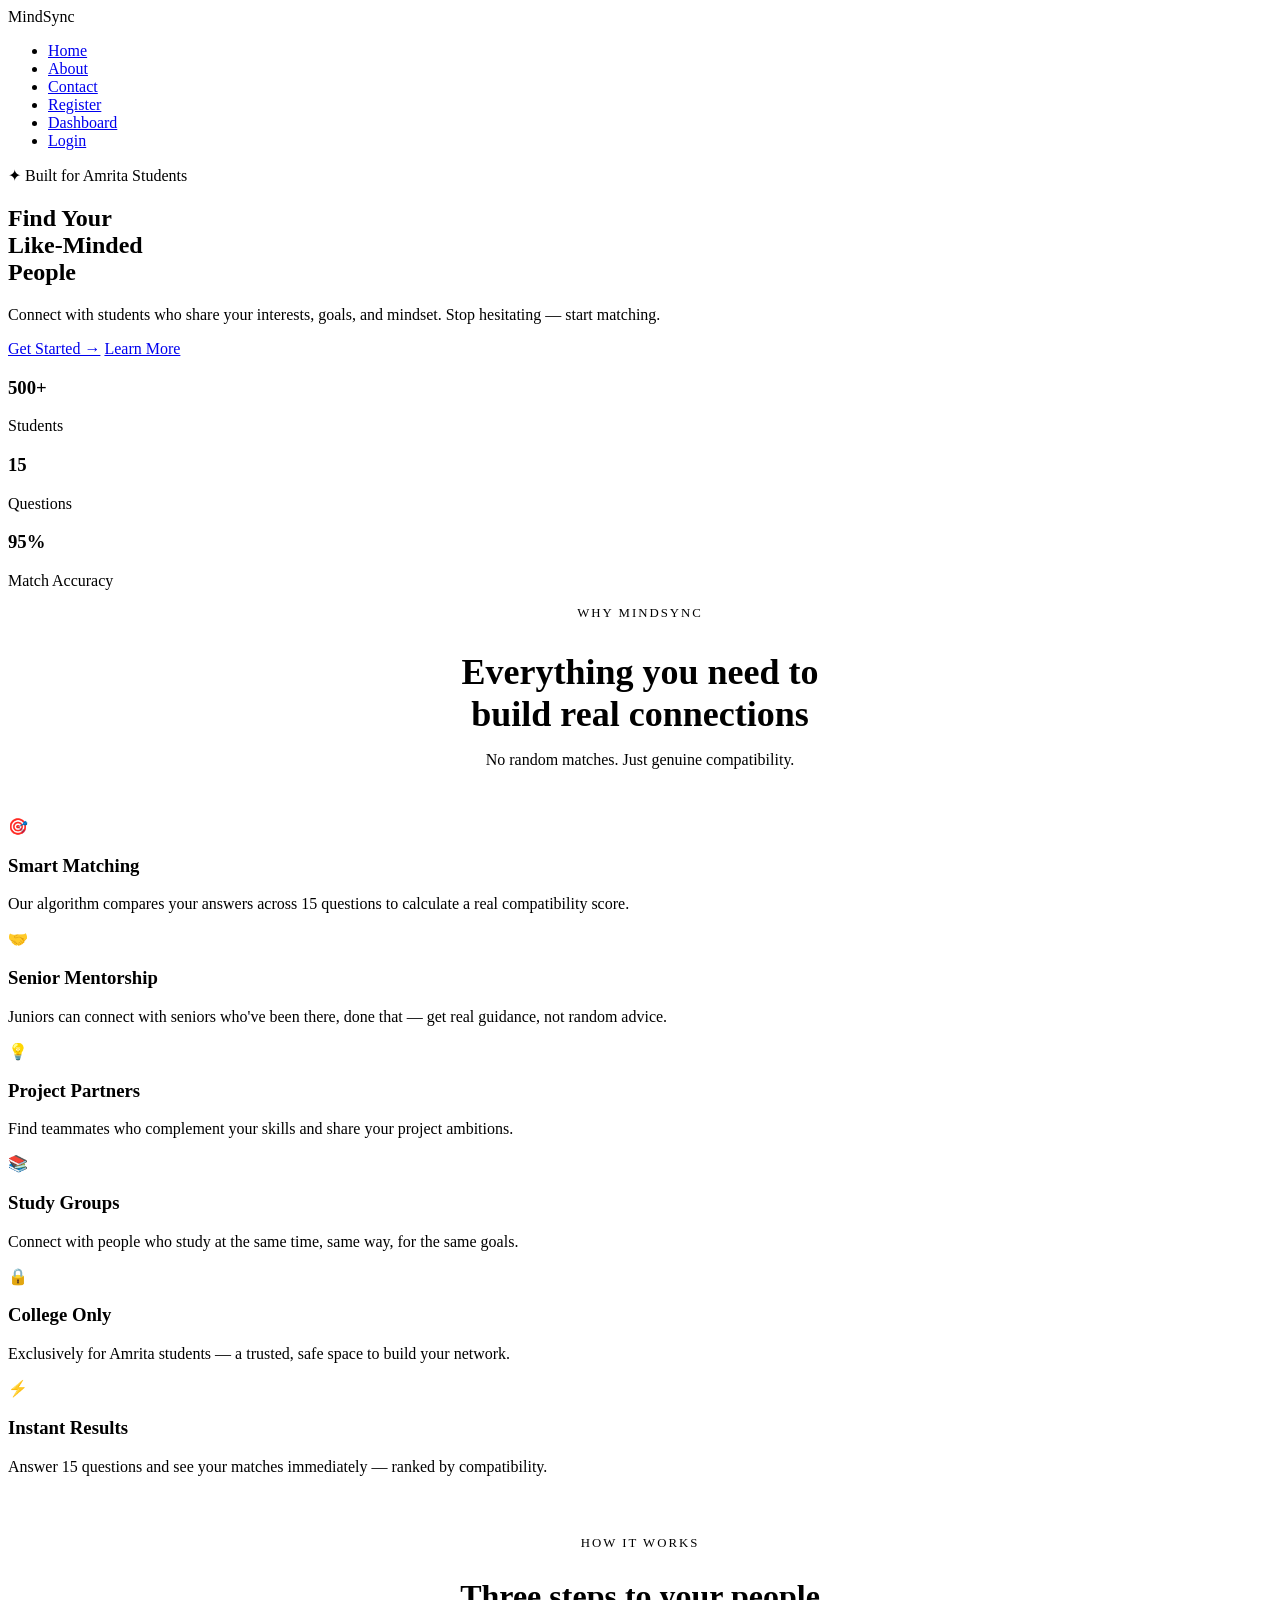
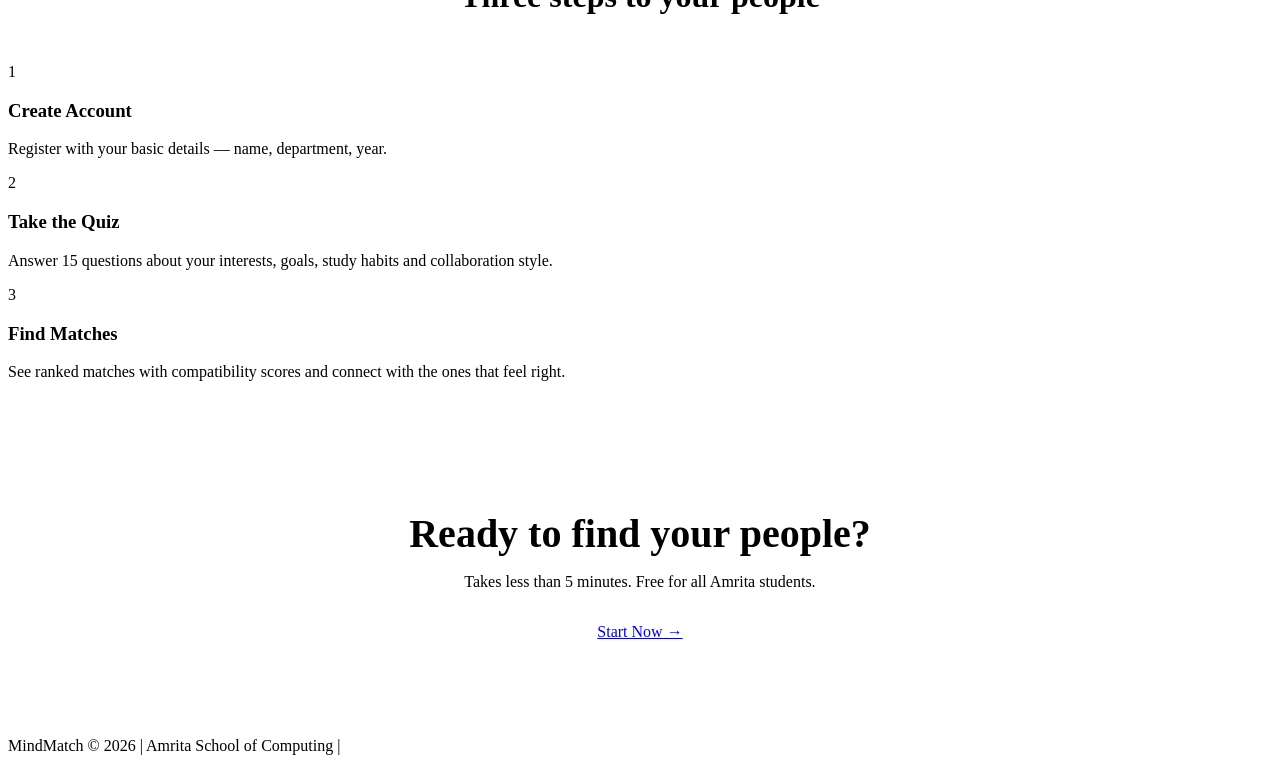
==== index.html @ a79c13a6 "Add files via upload" ====
<!DOCTYPE html>
<html lang="en">
<head>
  <meta charset="UTF-8">
  <meta name="viewport" content="width=device-width, initial-scale=1.0">
  <title>MindSync — Find Your People</title>
  <link rel="stylesheet" href="css/Style.css">
</head>
<body>

  <!-- NAVBAR -->
  <nav class="navbar">
    <div class="logo">MindSync</div>
    <ul class="nav-links">
      <li><a href="index.html" class="active">Home</a></li>
      <li><a href="AboutPage.html">About</a></li>
      <li><a href="ContactPage.html">Contact</a></li>
      <li><a href="ResgisterPage.html">Register</a></li>
      <li><a href="Dashboard.html">Dashboard</a></li>
      <li><a href="LoginPage.html" class="nav-btn">Login</a></li>
    </ul>
  </nav>

  <!-- HERO -->
  <section class="hero">
    <div class="hero-tag">✦ Built for Amrita Students</div>
    <h1>Find Your<br><span class="gradient-text">Like-Minded</span><br>People</h1>
    <p>Connect with students who share your interests, goals, and mindset. Stop hesitating — start matching.</p>
    <div class="hero-btns">
      <a href="ResgisterPage.html" class="btn btn-primary">Get Started →</a>
      <a href="AboutPage.html" class="btn btn-secondary">Learn More</a>
    </div>
    <div class="hero-stats">
      <div class="stat"><h3>500+</h3><p>Students</p></div>
      <div class="stat"><h3>15</h3><p>Questions</p></div>
      <div class="stat"><h3>95%</h3><p>Match Accuracy</p></div>
    </div>
  </section>

  <!-- FEATURES -->
  <section class="features-section">
    <p style="text-align:center; color:var(--accent); font-size:0.8rem; letter-spacing:2px; text-transform:uppercase; margin-bottom:0.5rem;">WHY MINDSync</p>
    <h2 style="text-align:center; font-size:2.25rem; font-weight:800; margin-bottom:0.5rem;">Everything you need to<br>build real connections</h2>
    <p style="text-align:center; color:var(--text2); margin-bottom:3rem;">No random matches. Just genuine compatibility.</p>

    <div class="features-grid">
      <div class="feature-card">
        <div class="feature-icon">🎯</div>
        <h3>Smart Matching</h3>
        <p>Our algorithm compares your answers across 15 questions to calculate a real compatibility score.</p>
      </div>
      <div class="feature-card">
        <div class="feature-icon">🤝</div>
        <h3>Senior Mentorship</h3>
        <p>Juniors can connect with seniors who've been there, done that — get real guidance, not random advice.</p>
      </div>
      <div class="feature-card">
        <div class="feature-icon">💡</div>
        <h3>Project Partners</h3>
        <p>Find teammates who complement your skills and share your project ambitions.</p>
      </div>
      <div class="feature-card">
        <div class="feature-icon">📚</div>
        <h3>Study Groups</h3>
        <p>Connect with people who study at the same time, same way, for the same goals.</p>
      </div>
      <div class="feature-card">
        <div class="feature-icon">🔒</div>
        <h3>College Only</h3>
        <p>Exclusively for Amrita students — a trusted, safe space to build your network.</p>
      </div>
      <div class="feature-card">
        <div class="feature-icon">⚡</div>
        <h3>Instant Results</h3>
        <p>Answer 15 questions and see your matches immediately — ranked by compatibility.</p>
      </div>
    </div>
  </section>

  <!-- HOW IT WORKS -->
  <section class="features-section" style="padding-top:2rem;">
    <p style="text-align:center; color:var(--accent); font-size:0.8rem; letter-spacing:2px; text-transform:uppercase; margin-bottom:0.5rem;">HOW IT WORKS</p>
    <h2 style="text-align:center; font-size:2rem; font-weight:800; margin-bottom:3rem;">Three steps to your people</h2>

    <div class="steps-grid">
      <div class="step-card">
        <div class="step-number">1</div>
        <h3>Create Account</h3>
        <p>Register with your basic details — name, department, year.</p>
      </div>
      <div class="step-card">
        <div class="step-number">2</div>
        <h3>Take the Quiz</h3>
        <p>Answer 15 questions about your interests, goals, study habits and collaboration style.</p>
      </div>
      <div class="step-card">
        <div class="step-number">3</div>
        <h3>Find Matches</h3>
        <p>See ranked matches with compatibility scores and connect with the ones that feel right.</p>
      </div>
    </div>
  </section>

  <!-- CTA -->
  <section style="text-align:center; padding:5rem 2rem;">
    <h2 style="font-size:2.5rem; font-weight:800; margin-bottom:1rem;">Ready to find your people?</h2>
    <p style="color:var(--text2); margin-bottom:2rem;">Takes less than 5 minutes. Free for all Amrita students.</p>
    <a href="ResgisterPage.html" class="btn btn-primary" style="font-size:1rem; padding:1rem 2.5rem;">Start Now →</a>
  </section>

  <!-- FOOTER -->
  <footer>
    <p>MindMatch © 2026 | <span>Amrita School of Computing</span> | </p>
  </footer>

</body>
</html>
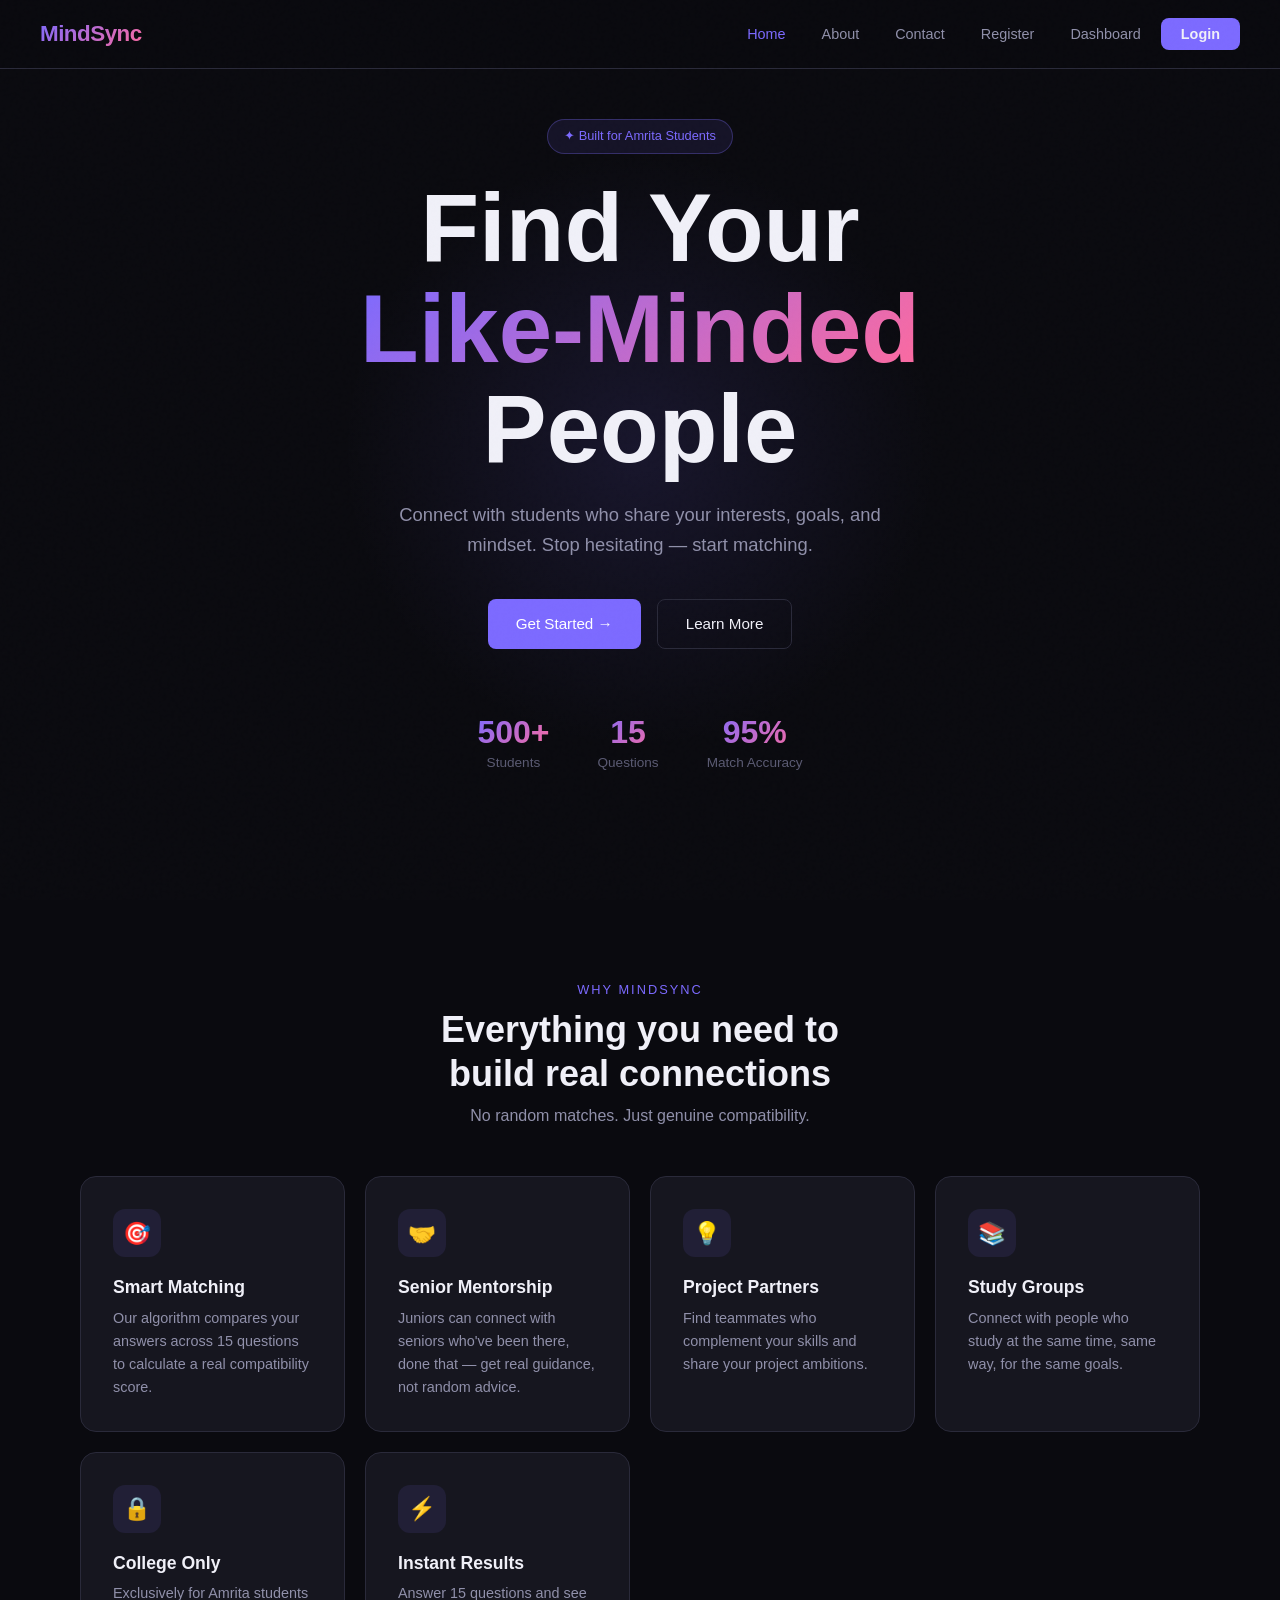
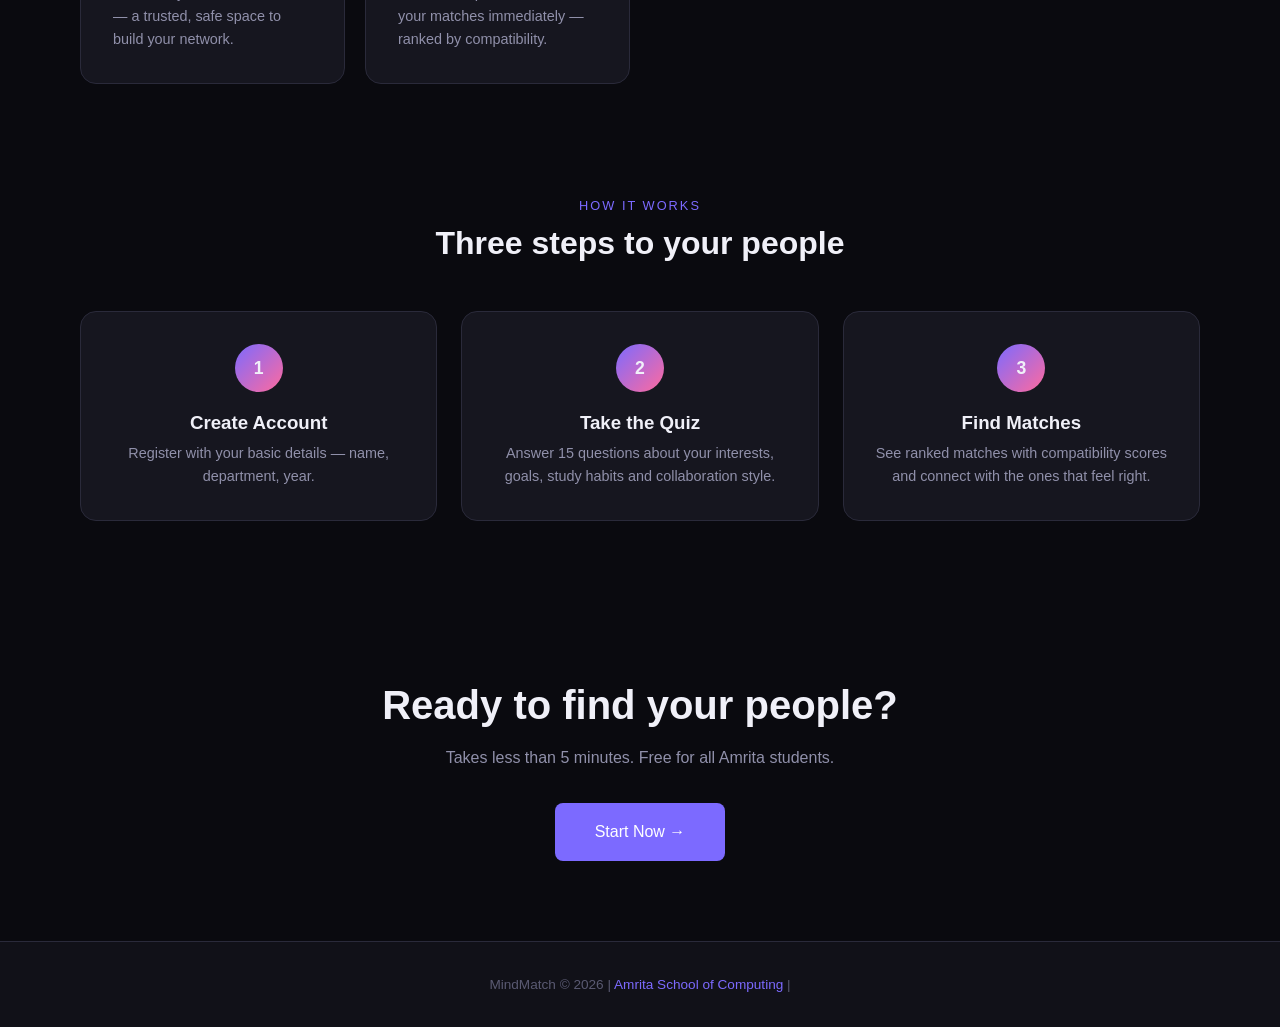
==== commit 835f9dc0: "Update index.html" ====
--- a/index.html
+++ b/index.html
@@ -4,7 +4,7 @@
   <meta charset="UTF-8">
   <meta name="viewport" content="width=device-width, initial-scale=1.0">
   <title>MindSync — Find Your People</title>
-  <link rel="stylesheet" href="css/Style.css">
+  <link rel="stylesheet" href="Style.css">
 </head>
 <body>
 
@@ -114,4 +114,4 @@
   </footer>
 
 </body>
-</html>+</html>
--- a/Style.css
+++ b/Style.css
@@ -0,0 +1,958 @@
+@import url('https://fonts.googleapis.com/css2?family=Syne:wght@400;600;700;800&family=DM+Sans:ital,wght@0,300;0,400;0,500;1,300&display=swap');
+
+/* ===================== CSS VARIABLES ===================== */
+:root {
+  --bg: #0a0a0f;
+  --bg2: #111118;
+  --bg3: #1a1a24;
+  --surface: #16161f;
+  --surface2: #1e1e2a;
+  --border: #2a2a3a;
+  --accent: #7c6aff;
+  --accent2: #ff6a9e;
+  --accent3: #6affd4;
+  --text: #f0f0f8;
+  --text2: #9090aa;
+  --text3: #5a5a72;
+  --card-glow: rgba(124, 106, 255, 0.08);
+  --radius: 16px;
+  --radius-sm: 8px;
+  --transition: 0.3s cubic-bezier(0.4, 0, 0.2, 1);
+}
+
+/* ===================== RESET ===================== */
+*, *::before, *::after { box-sizing: border-box; margin: 0; padding: 0; }
+
+html { scroll-behavior: smooth; }
+
+body {
+  font-family: 'DM Sans', sans-serif;
+  background: var(--bg);
+  color: var(--text);
+  min-height: 100vh;
+  line-height: 1.6;
+  overflow-x: hidden;
+}
+
+h1, h2, h3, h4 {
+  font-family: 'Syne', sans-serif;
+  line-height: 1.2;
+}
+
+a { text-decoration: none; color: inherit; }
+ul { list-style: none; }
+img { max-width: 100%; }
+
+/* ===================== SCROLLBAR ===================== */
+::-webkit-scrollbar { width: 6px; }
+::-webkit-scrollbar-track { background: var(--bg); }
+::-webkit-scrollbar-thumb { background: var(--border); border-radius: 3px; }
+
+/* ===================== NAVBAR ===================== */
+.navbar {
+  position: fixed;
+  top: 0; left: 0; right: 0;
+  z-index: 1000;
+  display: flex;
+  align-items: center;
+  justify-content: space-between;
+  padding: 1rem 2.5rem;
+  background: rgba(10, 10, 15, 0.85);
+  backdrop-filter: blur(20px);
+  border-bottom: 1px solid var(--border);
+}
+
+.logo {
+  font-family: 'Syne', sans-serif;
+  font-size: 1.4rem;
+  font-weight: 800;
+  background: linear-gradient(135deg, var(--accent), var(--accent2));
+  -webkit-background-clip: text;
+  -webkit-text-fill-color: transparent;
+  background-clip: text;
+  letter-spacing: -0.5px;
+}
+
+.nav-links {
+  display: flex;
+  align-items: center;
+  gap: 0.25rem;
+}
+
+.nav-links a {
+  padding: 0.5rem 1rem;
+  border-radius: var(--radius-sm);
+  font-size: 0.9rem;
+  font-weight: 500;
+  color: var(--text2);
+  transition: var(--transition);
+}
+
+.nav-links a:hover { color: var(--text); background: var(--surface); }
+.nav-links a.active { color: var(--accent); }
+
+.nav-btn {
+  padding: 0.5rem 1.25rem !important;
+  background: var(--accent) !important;
+  color: var(--text) !important;
+  border-radius: var(--radius-sm) !important;
+  font-weight: 600 !important;
+}
+
+.nav-btn:hover { opacity: 0.85; background: var(--accent) !important; }
+
+/* ===================== BUTTONS ===================== */
+.btn {
+  display: inline-flex;
+  align-items: center;
+  gap: 0.5rem;
+  padding: 0.75rem 1.75rem;
+  border-radius: var(--radius-sm);
+  font-family: 'DM Sans', sans-serif;
+  font-size: 0.95rem;
+  font-weight: 500;
+  cursor: pointer;
+  border: none;
+  transition: var(--transition);
+}
+
+.btn-primary {
+  background: var(--accent);
+  color: white;
+}
+.btn-primary:hover { opacity: 0.85; transform: translateY(-1px); }
+
+.btn-secondary {
+  background: transparent;
+  color: var(--text);
+  border: 1px solid var(--border);
+}
+.btn-secondary:hover { border-color: var(--accent); color: var(--accent); }
+
+.btn-outline {
+  background: transparent;
+  color: var(--accent);
+  border: 1px solid var(--accent);
+}
+.btn-outline:hover { background: var(--accent); color: white; }
+
+.btn-danger {
+  background: transparent;
+  color: #ff6b6b;
+  border: 1px solid #ff6b6b;
+}
+.btn-danger:hover { background: #ff6b6b; color: white; }
+
+/* ===================== FORMS ===================== */
+.form-group {
+  display: flex;
+  flex-direction: column;
+  gap: 0.4rem;
+  margin-bottom: 1.25rem;
+}
+
+label {
+  font-size: 0.85rem;
+  font-weight: 500;
+  color: var(--text2);
+  letter-spacing: 0.3px;
+}
+
+input[type="text"],
+input[type="email"],
+input[type="password"],
+select,
+textarea {
+  width: 100%;
+  padding: 0.75rem 1rem;
+  background: var(--surface2);
+  border: 1px solid var(--border);
+  border-radius: var(--radius-sm);
+  color: var(--text);
+  font-family: 'DM Sans', sans-serif;
+  font-size: 0.95rem;
+  transition: var(--transition);
+  outline: none;
+}
+
+input:focus, select:focus, textarea:focus {
+  border-color: var(--accent);
+  box-shadow: 0 0 0 3px rgba(124, 106, 255, 0.15);
+}
+
+select option { background: var(--bg2); }
+
+textarea { resize: vertical; min-height: 100px; }
+
+/* Radio & Checkbox options */
+.options-grid {
+  display: flex;
+  flex-wrap: wrap;
+  gap: 0.6rem;
+}
+
+.option-chip {
+  display: flex;
+  align-items: center;
+  gap: 0.4rem;
+}
+
+.option-chip input[type="radio"],
+.option-chip input[type="checkbox"] {
+  display: none;
+}
+
+.option-chip label {
+  padding: 0.45rem 1rem;
+  background: var(--surface2);
+  border: 1px solid var(--border);
+  border-radius: 50px;
+  font-size: 0.85rem;
+  color: var(--text2);
+  cursor: pointer;
+  transition: var(--transition);
+  user-select: none;
+  width: auto;
+}
+
+.option-chip input[type="radio"]:checked + label,
+.option-chip input[type="checkbox"]:checked + label {
+  background: rgba(124, 106, 255, 0.15);
+  border-color: var(--accent);
+  color: var(--accent);
+}
+
+.option-chip label:hover {
+  border-color: var(--accent);
+  color: var(--text);
+}
+
+/* ===================== CARDS ===================== */
+.card {
+  background: var(--surface);
+  border: 1px solid var(--border);
+  border-radius: var(--radius);
+  padding: 1.5rem;
+  transition: var(--transition);
+}
+
+.card:hover {
+  border-color: var(--accent);
+  box-shadow: 0 0 24px var(--card-glow);
+  transform: translateY(-2px);
+}
+
+/* ===================== SECTION ===================== */
+.section {
+  padding: 5rem 2.5rem;
+  max-width: 1200px;
+  margin: 0 auto;
+}
+
+.section-title {
+  font-size: 2rem;
+  font-weight: 800;
+  margin-bottom: 0.5rem;
+}
+
+.section-sub {
+  color: var(--text2);
+  margin-bottom: 2.5rem;
+}
+
+/* ===================== GRID ===================== */
+.grid-3 { display: grid; grid-template-columns: repeat(3, 1fr); gap: 1.25rem; }
+.grid-2 { display: grid; grid-template-columns: repeat(2, 1fr); gap: 1.25rem; }
+.grid-4 { display: grid; grid-template-columns: repeat(4, 1fr); gap: 1.25rem; }
+
+/* ===================== BADGE ===================== */
+.badge {
+  display: inline-block;
+  padding: 0.2rem 0.75rem;
+  border-radius: 50px;
+  font-size: 0.75rem;
+  font-weight: 600;
+}
+
+.badge-purple { background: rgba(124,106,255,0.15); color: var(--accent); }
+.badge-pink { background: rgba(255,106,158,0.15); color: var(--accent2); }
+.badge-green { background: rgba(106,255,212,0.15); color: var(--accent3); }
+
+/* ===================== PROGRESS BAR ===================== */
+.progress-bar {
+  width: 100%;
+  height: 4px;
+  background: var(--surface2);
+  border-radius: 2px;
+  overflow: hidden;
+  margin-bottom: 0.5rem;
+}
+
+.progress-fill {
+  height: 100%;
+  background: linear-gradient(90deg, var(--accent), var(--accent2));
+  border-radius: 2px;
+  transition: width 0.4s ease;
+}
+
+/* ===================== ALERTS ===================== */
+.alert {
+  padding: 0.75rem 1rem;
+  border-radius: var(--radius-sm);
+  font-size: 0.9rem;
+  margin-bottom: 1rem;
+  display: none;
+}
+
+.alert-error { background: rgba(255,107,107,0.1); border: 1px solid rgba(255,107,107,0.3); color: #ff6b6b; }
+.alert-success { background: rgba(106,255,212,0.1); border: 1px solid rgba(106,255,212,0.3); color: var(--accent3); }
+
+/* ===================== PAGE WRAPPER ===================== */
+.page-wrapper {
+  padding-top: 80px;
+  min-height: 100vh;
+}
+
+/* ===================== FOOTER ===================== */
+footer {
+  background: var(--bg2);
+  border-top: 1px solid var(--border);
+  padding: 2rem 2.5rem;
+  text-align: center;
+  color: var(--text3);
+  font-size: 0.85rem;
+}
+
+footer span { color: var(--accent); }
+
+/* ===================== NOISE OVERLAY ===================== */
+body::before {
+  content: '';
+  position: fixed;
+  inset: 0;
+  background-image: url("data:image/svg+xml,%3Csvg viewBox='0 0 256 256' xmlns='http://www.w3.org/2000/svg'%3E%3Cfilter id='noise'%3E%3CfeTurbulence type='fractalNoise' baseFrequency='0.9' numOctaves='4' stitchTiles='stitch'/%3E%3C/filter%3E%3Crect width='100%25' height='100%25' filter='url(%23noise)' opacity='0.04'/%3E%3C/svg%3E");
+  pointer-events: none;
+  z-index: 9999;
+  opacity: 0.4;
+}
+
+/* ===================== HOME PAGE ===================== */
+.hero {
+  min-height: 100vh;
+  display: flex;
+  flex-direction: column;
+  align-items: center;
+  justify-content: center;
+  text-align: center;
+  padding: 6rem 2rem 4rem;
+  position: relative;
+  overflow: hidden;
+}
+
+.hero::before {
+  content: '';
+  position: absolute;
+  width: 600px; height: 600px;
+  background: radial-gradient(circle, rgba(124,106,255,0.12) 0%, transparent 70%);
+  top: 50%; left: 50%;
+  transform: translate(-50%, -50%);
+  pointer-events: none;
+}
+
+.hero-tag {
+  display: inline-flex;
+  align-items: center;
+  gap: 0.5rem;
+  padding: 0.4rem 1rem;
+  background: rgba(124,106,255,0.1);
+  border: 1px solid rgba(124,106,255,0.3);
+  border-radius: 50px;
+  font-size: 0.8rem;
+  color: var(--accent);
+  margin-bottom: 1.5rem;
+  animation: fadeInDown 0.6s ease;
+}
+
+.hero h1 {
+  font-size: clamp(3rem, 8vw, 6rem);
+  font-weight: 800;
+  line-height: 1.05;
+  margin-bottom: 1.25rem;
+  animation: fadeInUp 0.7s ease 0.1s both;
+}
+
+.hero h1 .gradient-text {
+  background: linear-gradient(135deg, var(--accent), var(--accent2));
+  -webkit-background-clip: text;
+  -webkit-text-fill-color: transparent;
+  background-clip: text;
+}
+
+.hero p {
+  font-size: 1.15rem;
+  color: var(--text2);
+  max-width: 520px;
+  margin: 0 auto 2.5rem;
+  animation: fadeInUp 0.7s ease 0.2s both;
+}
+
+.hero-btns {
+  display: flex;
+  gap: 1rem;
+  justify-content: center;
+  animation: fadeInUp 0.7s ease 0.3s both;
+}
+
+.hero-stats {
+  display: flex;
+  gap: 3rem;
+  margin-top: 4rem;
+  animation: fadeInUp 0.7s ease 0.4s both;
+}
+
+.stat h3 {
+  font-size: 2rem;
+  font-weight: 800;
+  background: linear-gradient(135deg, var(--accent), var(--accent2));
+  -webkit-background-clip: text;
+  -webkit-text-fill-color: transparent;
+  background-clip: text;
+}
+
+.stat p { font-size: 0.85rem; color: var(--text3); }
+
+.features-section {
+  padding: 5rem 2.5rem;
+  max-width: 1200px;
+  margin: 0 auto;
+}
+
+.features-grid {
+  display: grid;
+  grid-template-columns: repeat(auto-fit, minmax(260px, 1fr));
+  gap: 1.25rem;
+}
+
+.feature-card {
+  background: var(--surface);
+  border: 1px solid var(--border);
+  border-radius: var(--radius);
+  padding: 2rem;
+  transition: var(--transition);
+  position: relative;
+  overflow: hidden;
+}
+
+.feature-card::before {
+  content: '';
+  position: absolute;
+  top: 0; left: 0; right: 0;
+  height: 2px;
+  background: linear-gradient(90deg, var(--accent), var(--accent2));
+  opacity: 0;
+  transition: var(--transition);
+}
+
+.feature-card:hover::before { opacity: 1; }
+.feature-card:hover { transform: translateY(-4px); border-color: rgba(124,106,255,0.3); }
+
+.feature-icon {
+  width: 48px; height: 48px;
+  background: rgba(124,106,255,0.1);
+  border-radius: 12px;
+  display: flex;
+  align-items: center;
+  justify-content: center;
+  font-size: 1.4rem;
+  margin-bottom: 1.25rem;
+}
+
+.feature-card h3 { font-size: 1.1rem; margin-bottom: 0.5rem; }
+.feature-card p { font-size: 0.9rem; color: var(--text2); }
+
+/* ===================== AUTH PAGES ===================== */
+.auth-wrapper {
+  min-height: 100vh;
+  display: flex;
+  align-items: center;
+  justify-content: center;
+  padding: 6rem 1.5rem 3rem;
+}
+
+.auth-card {
+  width: 100%;
+  max-width: 460px;
+  background: var(--surface);
+  border: 1px solid var(--border);
+  border-radius: var(--radius);
+  padding: 2.5rem;
+}
+
+.auth-card h1 { font-size: 1.75rem; margin-bottom: 0.25rem; }
+.auth-card .sub { color: var(--text2); font-size: 0.9rem; margin-bottom: 2rem; }
+
+.auth-footer { text-align: center; margin-top: 1.5rem; font-size: 0.9rem; color: var(--text2); }
+.auth-footer a { color: var(--accent); }
+
+/* ===================== QUIZ PAGE ===================== */
+.quiz-wrapper {
+  max-width: 720px;
+  margin: 0 auto;
+  padding: 6rem 1.5rem 3rem;
+}
+
+.quiz-header { margin-bottom: 2rem; }
+.quiz-header h1 { font-size: 1.75rem; margin-bottom: 0.25rem; }
+.quiz-header p { color: var(--text2); font-size: 0.9rem; }
+
+.progress-info {
+  display: flex;
+  justify-content: space-between;
+  font-size: 0.8rem;
+  color: var(--text3);
+  margin-top: 0.4rem;
+  margin-bottom: 2rem;
+}
+
+.quiz-section-title {
+  font-size: 1rem;
+  font-weight: 700;
+  color: var(--accent);
+  letter-spacing: 1px;
+  text-transform: uppercase;
+  font-size: 0.8rem;
+  margin: 2rem 0 1.25rem;
+  display: flex;
+  align-items: center;
+  gap: 0.5rem;
+}
+
+.question-block {
+  margin-bottom: 1.75rem;
+}
+
+.question-block > label {
+  font-size: 0.95rem;
+  color: var(--text);
+  font-weight: 500;
+  margin-bottom: 0.75rem;
+  display: block;
+}
+
+/* ===================== DASHBOARD ===================== */
+.dashboard-wrapper {
+  max-width: 1100px;
+  margin: 0 auto;
+  padding: 6rem 2rem 3rem;
+}
+
+.welcome-banner {
+  background: linear-gradient(135deg, rgba(124,106,255,0.1), rgba(255,106,158,0.05));
+  border: 1px solid rgba(124,106,255,0.2);
+  border-radius: var(--radius);
+  padding: 2rem 2.5rem;
+  margin-bottom: 2rem;
+  display: flex;
+  align-items: center;
+  justify-content: space-between;
+}
+
+.welcome-banner h1 { font-size: 1.75rem; }
+.welcome-banner h1 span { color: var(--accent); }
+.welcome-banner p { color: var(--text2); font-size: 0.9rem; margin-top: 0.25rem; }
+
+.stats-grid {
+  display: grid;
+  grid-template-columns: repeat(4, 1fr);
+  gap: 1rem;
+  margin-bottom: 2rem;
+}
+
+.stat-card {
+  background: var(--surface);
+  border: 1px solid var(--border);
+  border-radius: var(--radius);
+  padding: 1.25rem 1.5rem;
+}
+
+.stat-card .label { font-size: 0.75rem; color: var(--text3); margin-bottom: 0.4rem; text-transform: uppercase; letter-spacing: 0.5px; }
+.stat-card .value { font-size: 1.1rem; font-weight: 600; font-family: 'Syne', sans-serif; }
+
+.quick-actions {
+  display: flex;
+  gap: 1rem;
+  flex-wrap: wrap;
+  margin-bottom: 2rem;
+}
+
+.interests-display {
+  display: flex;
+  flex-wrap: wrap;
+  gap: 0.5rem;
+  margin-top: 0.75rem;
+}
+
+/* ===================== PROFILE ===================== */
+.profile-wrapper {
+  max-width: 800px;
+  margin: 0 auto;
+  padding: 6rem 2rem 3rem;
+}
+
+.profile-header {
+  display: flex;
+  align-items: center;
+  gap: 1.5rem;
+  background: var(--surface);
+  border: 1px solid var(--border);
+  border-radius: var(--radius);
+  padding: 2rem;
+  margin-bottom: 1.5rem;
+}
+
+.profile-avatar {
+  width: 80px; height: 80px;
+  border-radius: 50%;
+  background: linear-gradient(135deg, var(--accent), var(--accent2));
+  display: flex;
+  align-items: center;
+  justify-content: center;
+  font-size: 2rem;
+  font-family: 'Syne', sans-serif;
+  font-weight: 800;
+  color: white;
+  flex-shrink: 0;
+}
+
+.profile-info h1 { font-size: 1.5rem; }
+.profile-info p { color: var(--text2); font-size: 0.9rem; }
+
+.profile-section {
+  background: var(--surface);
+  border: 1px solid var(--border);
+  border-radius: var(--radius);
+  padding: 1.5rem 2rem;
+  margin-bottom: 1rem;
+}
+
+.profile-section h3 {
+  font-size: 0.8rem;
+  color: var(--text3);
+  text-transform: uppercase;
+  letter-spacing: 1px;
+  margin-bottom: 1rem;
+}
+
+.profile-row {
+  display: flex;
+  gap: 1rem;
+  margin-bottom: 0.75rem;
+}
+
+.profile-field { flex: 1; }
+.profile-field .field-label { font-size: 0.75rem; color: var(--text3); margin-bottom: 0.2rem; }
+.profile-field .field-value { font-size: 0.95rem; }
+
+/* ===================== MATCHES PAGE ===================== */
+.matches-wrapper {
+  max-width: 1100px;
+  margin: 0 auto;
+  padding: 6rem 2rem 3rem;
+}
+
+.matches-filter {
+  display: flex;
+  align-items: center;
+  gap: 1rem;
+  background: var(--surface);
+  border: 1px solid var(--border);
+  border-radius: var(--radius);
+  padding: 1.25rem 1.5rem;
+  margin-bottom: 2rem;
+  flex-wrap: wrap;
+}
+
+.matches-filter label { color: var(--text2); font-size: 0.9rem; margin: 0; }
+
+.matches-filter select {
+  width: auto;
+  padding: 0.4rem 0.75rem;
+}
+
+.match-cards-grid {
+  display: grid;
+  grid-template-columns: repeat(auto-fill, minmax(300px, 1fr));
+  gap: 1.25rem;
+}
+
+.match-card {
+  background: var(--surface);
+  border: 1px solid var(--border);
+  border-radius: var(--radius);
+  padding: 1.5rem;
+  transition: var(--transition);
+  position: relative;
+  overflow: hidden;
+}
+
+.match-card:hover {
+  border-color: rgba(124,106,255,0.4);
+  box-shadow: 0 0 30px rgba(124,106,255,0.08);
+  transform: translateY(-3px);
+}
+
+.match-card-header {
+  display: flex;
+  align-items: center;
+  gap: 1rem;
+  margin-bottom: 1rem;
+}
+
+.match-avatar {
+  width: 48px; height: 48px;
+  border-radius: 50%;
+  background: linear-gradient(135deg, var(--accent), var(--accent2));
+  display: flex;
+  align-items: center;
+  justify-content: center;
+  font-weight: 700;
+  font-family: 'Syne', sans-serif;
+  font-size: 1.1rem;
+  color: white;
+  flex-shrink: 0;
+}
+
+.match-name { font-weight: 600; font-size: 1rem; }
+.match-meta { font-size: 0.8rem; color: var(--text2); }
+
+.match-score-bar {
+  margin: 1rem 0;
+}
+
+.score-label {
+  display: flex;
+  justify-content: space-between;
+  font-size: 0.8rem;
+  color: var(--text2);
+  margin-bottom: 0.4rem;
+}
+
+.score-value { color: var(--accent); font-weight: 700; }
+
+.score-track {
+  height: 6px;
+  background: var(--surface2);
+  border-radius: 3px;
+  overflow: hidden;
+}
+
+.score-fill {
+  height: 100%;
+  border-radius: 3px;
+  background: linear-gradient(90deg, var(--accent), var(--accent2));
+  transition: width 1s ease;
+}
+
+.match-tags {
+  display: flex;
+  flex-wrap: wrap;
+  gap: 0.4rem;
+  margin-bottom: 1rem;
+}
+
+.match-tag {
+  padding: 0.2rem 0.6rem;
+  background: rgba(124,106,255,0.1);
+  border: 1px solid rgba(124,106,255,0.2);
+  border-radius: 50px;
+  font-size: 0.75rem;
+  color: var(--accent);
+}
+
+.match-actions { display: flex; gap: 0.75rem; }
+
+/* ===================== CONNECTIONS ===================== */
+.connections-wrapper {
+  max-width: 1000px;
+  margin: 0 auto;
+  padding: 6rem 2rem 3rem;
+}
+
+.conn-card {
+  background: var(--surface);
+  border: 1px solid var(--border);
+  border-radius: var(--radius);
+  padding: 1.25rem 1.5rem;
+  display: flex;
+  align-items: center;
+  gap: 1.25rem;
+  margin-bottom: 1rem;
+  transition: var(--transition);
+}
+
+.conn-card:hover { border-color: var(--accent); }
+
+.conn-info { flex: 1; }
+.conn-name { font-weight: 600; }
+.conn-meta { font-size: 0.85rem; color: var(--text2); }
+
+.empty-state {
+  text-align: center;
+  padding: 4rem 2rem;
+  color: var(--text3);
+}
+
+.empty-state h3 { font-size: 1.25rem; margin-bottom: 0.5rem; color: var(--text2); }
+.empty-state p { font-size: 0.9rem; margin-bottom: 1.5rem; }
+
+/* ===================== ABOUT PAGE ===================== */
+.about-hero {
+  text-align: center;
+  padding: 7rem 2rem 4rem;
+  position: relative;
+}
+
+.about-hero::before {
+  content: '';
+  position: absolute;
+  width: 500px; height: 500px;
+  background: radial-gradient(circle, rgba(124,106,255,0.08), transparent 70%);
+  top: 50%; left: 50%; transform: translate(-50%, -50%);
+}
+
+.about-hero h1 { font-size: clamp(2rem, 5vw, 3.5rem); font-weight: 800; margin-bottom: 1rem; }
+.about-hero p { color: var(--text2); max-width: 560px; margin: 0 auto; }
+
+.steps-grid {
+  display: grid;
+  grid-template-columns: repeat(3, 1fr);
+  gap: 1.5rem;
+  position: relative;
+}
+
+.step-card {
+  background: var(--surface);
+  border: 1px solid var(--border);
+  border-radius: var(--radius);
+  padding: 2rem;
+  text-align: center;
+  transition: var(--transition);
+}
+
+.step-card:hover { border-color: var(--accent); transform: translateY(-3px); }
+
+.step-number {
+  width: 48px; height: 48px;
+  border-radius: 50%;
+  background: linear-gradient(135deg, var(--accent), var(--accent2));
+  display: flex;
+  align-items: center;
+  justify-content: center;
+  font-family: 'Syne', sans-serif;
+  font-weight: 800;
+  font-size: 1.1rem;
+  margin: 0 auto 1.25rem;
+}
+
+.step-card h3 { margin-bottom: 0.5rem; }
+.step-card p { font-size: 0.9rem; color: var(--text2); }
+
+.benefits-list {
+  display: grid;
+  grid-template-columns: repeat(2, 1fr);
+  gap: 1rem;
+}
+
+.benefit-item {
+  display: flex;
+  align-items: flex-start;
+  gap: 0.75rem;
+  background: var(--surface);
+  border: 1px solid var(--border);
+  border-radius: var(--radius);
+  padding: 1.25rem;
+}
+
+.benefit-icon {
+  width: 36px; height: 36px;
+  background: rgba(124,106,255,0.1);
+  border-radius: 8px;
+  display: flex;
+  align-items: center;
+  justify-content: center;
+  flex-shrink: 0;
+}
+
+.benefit-item h4 { font-size: 0.95rem; margin-bottom: 0.25rem; }
+.benefit-item p { font-size: 0.85rem; color: var(--text2); }
+
+/* ===================== CONTACT PAGE ===================== */
+.contact-wrapper {
+  max-width: 700px;
+  margin: 0 auto;
+  padding: 6rem 2rem 3rem;
+}
+
+.contact-info-cards {
+  display: grid;
+  grid-template-columns: repeat(2, 1fr);
+  gap: 1rem;
+  margin-bottom: 2rem;
+}
+
+.info-card {
+  background: var(--surface);
+  border: 1px solid var(--border);
+  border-radius: var(--radius);
+  padding: 1.25rem;
+  display: flex;
+  align-items: center;
+  gap: 0.75rem;
+}
+
+.info-icon { font-size: 1.25rem; }
+.info-card p { font-size: 0.85rem; color: var(--text2); }
+.info-card strong { color: var(--text); display: block; font-size: 0.95rem; }
+
+/* ===================== ANIMATIONS ===================== */
+@keyframes fadeInUp {
+  from { opacity: 0; transform: translateY(20px); }
+  to { opacity: 1; transform: translateY(0); }
+}
+
+@keyframes fadeInDown {
+  from { opacity: 0; transform: translateY(-20px); }
+  to { opacity: 1; transform: translateY(0); }
+}
+
+.fade-in { animation: fadeInUp 0.6s ease both; }
+
+/* ===================== RESPONSIVE ===================== */
+@media (max-width: 768px) {
+  .navbar { padding: 1rem 1.25rem; }
+  .nav-links { display: none; }
+
+  .grid-3, .grid-4, .steps-grid { grid-template-columns: 1fr; }
+  .grid-2, .benefits-list, .contact-info-cards { grid-template-columns: 1fr; }
+  .stats-grid { grid-template-columns: repeat(2, 1fr); }
+
+  .hero h1 { font-size: 2.5rem; }
+  .hero-stats { gap: 1.5rem; }
+
+  .welcome-banner { flex-direction: column; align-items: flex-start; gap: 1rem; }
+
+  .match-cards-grid { grid-template-columns: 1fr; }
+
+  .section { padding: 3rem 1.25rem; }
+  .features-section { padding: 3rem 1.25rem; }
+
+  .profile-row { flex-direction: column; }
+
+  .auth-card { padding: 1.75rem; }
+}
+
+@media (max-width: 480px) {
+  .hero-btns { flex-direction: column; align-items: stretch; }
+  .quick-actions { flex-direction: column; }
+  .match-actions { flex-direction: column; }
+}
